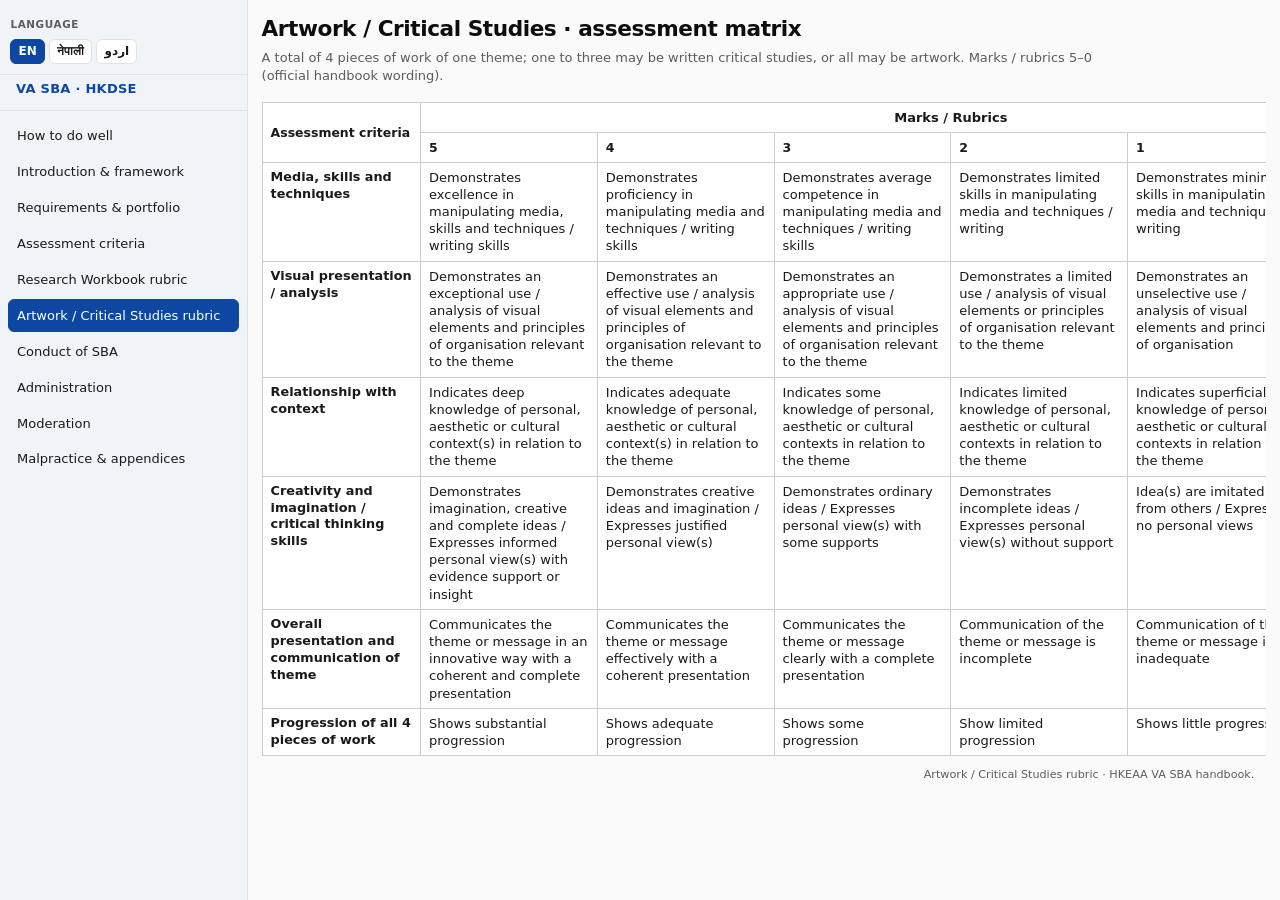
==== part3c.html @ 3989accc "Add files via upload" ====
<!DOCTYPE html>
<html lang="en">
<head>
  <meta charset="utf-8" />
  <meta name="viewport" content="width=device-width, initial-scale=1" />
  <title>Artwork / Critical Studies rubric — VA SBA</title>
  <link rel="stylesheet" href="styles.css" />
  <style>
    main.main--rubric-matrix {
      max-width: none;
      margin-left: var(--sidebar-width);
      padding: 1rem 0.85rem 2.25rem;
      overflow-x: auto;
      -webkit-overflow-scrolling: touch;
    }

    main.main--rubric-matrix h1 {
      font-size: 1.35rem;
      font-weight: 700;
      margin: 0 0 0.35rem;
      color: var(--heading, #0d0d0d);
      letter-spacing: -0.02em;
      line-height: 1.25;
    }

    main.main--rubric-matrix .sub {
      display: block;
      margin-bottom: 0.65rem;
      font-size: 0.8125rem;
      font-weight: 500;
      color: var(--muted, #5c5c5c);
      line-height: 1.45;
      max-width: 52rem;
    }

    .rubric-panel {
      padding: 0.35rem 0 0.5rem;
    }

    .rubric-table-wrap {
      overflow-x: auto;
    }

    .rubric-table {
      width: 100%;
      min-width: 1220px;
      table-layout: fixed;
      border-collapse: collapse;
      font-size: 0.8125rem;
      border: 1px solid #ccc;
    }

    .rubric-table th {
      background: #fff;
      border: 1px solid #ccc;
      padding: 0.4rem 0.5rem;
      text-align: left;
      font-weight: 600;
      font-size: 0.78rem;
      color: var(--text, #1a1a1a);
      vertical-align: middle;
      line-height: 1.25;
    }

    .rubric-table th.rubric-marks-banner {
      text-align: center;
      font-weight: 700;
      font-size: 0.8125rem;
    }

    .rubric-table td {
      border: 1px solid #ccc;
      padding: 0.38rem 0.5rem;
      vertical-align: top;
      line-height: 1.32;
      background: #fff;
    }

    .rubric-table .criteria-cell {
      font-weight: 700;
      width: 13%;
      font-size: 0.8rem;
    }

    .rubric-table .score-col {
      width: 14.5%;
    }

    .rubric-table .cell-text {
      margin: 0;
    }

    .score-header {
      text-align: center;
      font-weight: 700;
      font-size: 0.85rem;
    }

    .rubric-footer {
      margin-top: 0.65rem;
      padding: 0 0.75rem;
      font-size: 0.7rem;
      color: var(--muted, #5c5c5c);
      text-align: right;
      line-height: 1.35;
    }

    @media (max-width: 767px) {
      main.main--rubric-matrix {
        margin-left: 0;
        padding: 0.65rem 0.5rem 2rem;
      }
    }
  </style>
</head>
<body>
  <div id="site-nav-root" class="site-nav-root"></div>
  <main class="main--rubric-matrix" data-page="part3c">
    <h1 data-i18n="p3c.h1"></h1>
    <span class="sub" data-i18n="p3c.sub"></span>
    <div class="rubric-panel">
      <div class="rubric-table-wrap">
        <table class="rubric-table">
          <colgroup>
            <col style="width: 13%" />
            <col style="width: 14.5%" />
            <col style="width: 14.5%" />
            <col style="width: 14.5%" />
            <col style="width: 14.5%" />
            <col style="width: 14.5%" />
            <col style="width: 14.5%" />
          </colgroup>
          <thead>
            <tr>
              <th rowspan="2" data-i18n="p3c.th_crit"></th>
              <th colspan="6" class="rubric-marks-banner" data-i18n="p3c.th_marks"></th>
            </tr>
            <tr>
              <th class="score-header">5</th>
              <th class="score-header">4</th>
              <th class="score-header">3</th>
              <th class="score-header">2</th>
              <th class="score-header">1</th>
              <th class="score-header">0</th>
            </tr>
          </thead>
          <tbody>
            <tr>
              <td class="criteria-cell" data-i18n="p3c.c1"></td>
              <td class="score-col"><p class="cell-text" data-i18n="p3c.b01">Demonstrates excellence in manipulating media, skills and techniques / writing skills</p></td>
              <td class="score-col"><p class="cell-text" data-i18n="p3c.b02">Demonstrates proficiency in manipulating media and techniques / writing skills</p></td>
              <td class="score-col"><p class="cell-text" data-i18n="p3c.b03">Demonstrates average competence in manipulating media and techniques / writing skills</p></td>
              <td class="score-col"><p class="cell-text" data-i18n="p3c.b04">Demonstrates limited skills in manipulating media and techniques / writing</p></td>
              <td class="score-col"><p class="cell-text" data-i18n="p3c.b05">Demonstrates minimal skills in manipulating media and techniques / writing</p></td>
              <td class="score-col"><p class="cell-text" data-i18n="p3c.b06">Demonstrates no skills in manipulating media and techniques, / writing</p></td>
            </tr>
            <tr>
              <td class="criteria-cell" data-i18n="p3c.c2"></td>
              <td class="score-col"><p class="cell-text" data-i18n="p3c.b07">Demonstrates an exceptional use / analysis of visual elements and principles of organisation relevant to the theme</p></td>
              <td class="score-col"><p class="cell-text" data-i18n="p3c.b08">Demonstrates an effective use / analysis of visual elements and principles of organisation relevant to the theme</p></td>
              <td class="score-col"><p class="cell-text" data-i18n="p3c.b09">Demonstrates an appropriate use / analysis of visual elements and principles of organisation relevant to the theme</p></td>
              <td class="score-col"><p class="cell-text" data-i18n="p3c.b10">Demonstrates a limited use / analysis of visual elements or principles of organisation relevant to the theme</p></td>
              <td class="score-col"><p class="cell-text" data-i18n="p3c.b11">Demonstrates an unselective use / analysis of visual elements and principles of organisation</p></td>
              <td class="score-col"><p class="cell-text" data-i18n="p3c.b12">Demonstrates a lack of awareness of the use / analysis of visual elements and principles of organisation</p></td>
            </tr>
            <tr>
              <td class="criteria-cell" data-i18n="p3c.c3"></td>
              <td class="score-col"><p class="cell-text" data-i18n="p3c.b13">Indicates deep knowledge of personal, aesthetic or cultural context(s) in relation to the theme</p></td>
              <td class="score-col"><p class="cell-text" data-i18n="p3c.b14">Indicates adequate knowledge of personal, aesthetic or cultural context(s) in relation to the theme</p></td>
              <td class="score-col"><p class="cell-text" data-i18n="p3c.b15">Indicates some knowledge of personal, aesthetic or cultural contexts in relation to the theme</p></td>
              <td class="score-col"><p class="cell-text" data-i18n="p3c.b16">Indicates limited knowledge of personal, aesthetic or cultural contexts in relation to the theme</p></td>
              <td class="score-col"><p class="cell-text" data-i18n="p3c.b17">Indicates superficial knowledge of personal, aesthetic or cultural contexts in relation to the theme</p></td>
              <td class="score-col"><p class="cell-text" data-i18n="p3c.b18">Indicates a lack of contextual knowledge</p></td>
            </tr>
            <tr>
              <td class="criteria-cell" data-i18n="p3c.c4"></td>
              <td class="score-col"><p class="cell-text" data-i18n="p3c.b19">Demonstrates imagination, creative and complete ideas / Expresses informed personal view(s) with evidence support or insight</p></td>
              <td class="score-col"><p class="cell-text" data-i18n="p3c.b20">Demonstrates creative ideas and imagination / Expresses justified personal view(s)</p></td>
              <td class="score-col"><p class="cell-text" data-i18n="p3c.b21">Demonstrates ordinary ideas / Expresses personal view(s) with some supports</p></td>
              <td class="score-col"><p class="cell-text" data-i18n="p3c.b22">Demonstrates incomplete ideas / Expresses personal view(s) without support</p></td>
              <td class="score-col"><p class="cell-text" data-i18n="p3c.b23">Idea(s) are imitated from others / Expresses no personal views</p></td>
              <td class="score-col"><p class="cell-text" data-i18n="p3c.b24">Demonstrates no ideas / views</p></td>
            </tr>
            <tr>
              <td class="criteria-cell" data-i18n="p3c.c5"></td>
              <td class="score-col"><p class="cell-text" data-i18n="p3c.b25">Communicates the theme or message in an innovative way with a coherent and complete presentation</p></td>
              <td class="score-col"><p class="cell-text" data-i18n="p3c.b26">Communicates the theme or message effectively with a coherent presentation</p></td>
              <td class="score-col"><p class="cell-text" data-i18n="p3c.b27">Communicates the theme or message clearly with a complete presentation</p></td>
              <td class="score-col"><p class="cell-text" data-i18n="p3c.b28">Communication of the theme or message is incomplete</p></td>
              <td class="score-col"><p class="cell-text" data-i18n="p3c.b29">Communication of the theme or message is inadequate</p></td>
              <td class="score-col"><p class="cell-text" data-i18n="p3c.b30">Fails to communicate the theme or message</p></td>
            </tr>
            <tr>
              <td class="criteria-cell" data-i18n="p3c.c6"></td>
              <td class="score-col"><p class="cell-text" data-i18n="p3c.b31">Shows substantial progression</p></td>
              <td class="score-col"><p class="cell-text" data-i18n="p3c.b32">Shows adequate progression</p></td>
              <td class="score-col"><p class="cell-text" data-i18n="p3c.b33">Shows some progression</p></td>
              <td class="score-col"><p class="cell-text" data-i18n="p3c.b34">Show limited progression</p></td>
              <td class="score-col"><p class="cell-text" data-i18n="p3c.b35">Shows little progression</p></td>
              <td class="score-col"><p class="cell-text" data-i18n="p3c.b36">Shows no progression</p></td>
            </tr>
          </tbody>
        </table>
      </div>
      <p class="rubric-footer" data-i18n="p3c.foot"></p>
    </div>
  </main>
  <script src="i18n-core.js"></script>
  <script src="chrome.js"></script>
  <script src="pages/part3c.js"></script>
  <script src="pages/part3c-tbody.js"></script>
  <script src="header.js"></script>
</body>
</html>
---- styles.css ----
:root {
  --bg: #fafafa;
  --surface: #fff;
  --text: #1a1a1a;
  --heading: #0d0d0d;
  --muted: #5c5c5c;
  --border: #e2e2e2;
  --accent: #0d47a1;
  --accent-hover: #1565c0;
  --accent-soft: rgba(13, 71, 161, 0.12);
  --sidebar-bg: #f0f4f8;
  --sidebar-width: 15.5rem;
  --radius: 6px;
  --max: 42rem;
  --font: system-ui, -apple-system, "Segoe UI", Roboto, "Helvetica Neue", Arial, sans-serif;
}

*,
*::before,
*::after {
  box-sizing: border-box;
}

html {
  font-size: 100%;
  -webkit-text-size-adjust: 100%;
}

body {
  margin: 0;
  font-family: var(--font);
  font-size: 1rem;
  line-height: 1.65;
  color: var(--text);
  background: var(--bg);
  min-height: 100vh;
}

/* —— Layout: sidebar + main —— */
.site-nav-root {
  display: contents;
}

.site-sidebar {
  position: fixed;
  left: 0;
  top: 0;
  z-index: 200;
  width: var(--sidebar-width);
  height: 100vh;
  margin: 0;
  padding: 1rem 0 1.5rem;
  background: var(--sidebar-bg);
  border-right: 1px solid var(--border);
  overflow-y: auto;
  -webkit-overflow-scrolling: touch;
}

.site-lang {
  padding: 0 0.65rem 0.65rem;
  margin-bottom: 0.35rem;
  border-bottom: 1px solid var(--border);
}

.site-lang__label {
  display: block;
  font-size: 0.65rem;
  font-weight: 600;
  letter-spacing: 0.06em;
  text-transform: uppercase;
  color: var(--muted);
  margin-bottom: 0.35rem;
}

.site-lang__btns {
  display: flex;
  flex-wrap: wrap;
  gap: 0.25rem;
}

.site-lang__btn {
  font: inherit;
  font-size: 0.75rem;
  font-weight: 600;
  padding: 0.28rem 0.45rem;
  border: 1px solid var(--border);
  border-radius: var(--radius);
  background: var(--surface);
  color: var(--text);
  cursor: pointer;
  line-height: 1.2;
  -webkit-tap-highlight-color: transparent;
}

.site-lang__btn:hover {
  border-color: var(--muted);
}

.site-lang__btn--active {
  background: var(--accent);
  color: #fff;
  border-color: var(--accent);
}

html[dir="rtl"] .site-sidebar {
  left: auto;
  right: 0;
  border-right: none;
  border-left: 1px solid var(--border);
}

html[dir="rtl"] main {
  margin-left: 0;
  margin-right: var(--sidebar-width);
}

html[dir="rtl"] main.main--rubric-matrix {
  margin-left: 0;
  margin-right: var(--sidebar-width);
}

html.lang-ur body {
  font-family: "Segoe UI", "Noto Nastaliq Urdu", "Geeza Pro", "Arabic Typesetting", system-ui, sans-serif;
}

.site-sidebar__head {
  padding: 0 1rem 0.75rem;
  border-bottom: 1px solid var(--border);
  margin-bottom: 0.5rem;
}

.site-sidebar__brand {
  font-size: 0.8125rem;
  font-weight: 700;
  color: var(--accent);
  text-decoration: none;
  letter-spacing: 0.02em;
  line-height: 1.3;
  display: block;
}

.site-sidebar__brand:hover {
  text-decoration: underline;
}

.site-sidebar__nav {
  display: flex;
  flex-direction: column;
  gap: 0.125rem;
  padding: 0 0.5rem;
}

.site-sidebar__nav a {
  display: block;
  padding: 0.45rem 0.5rem;
  font-size: 0.8125rem;
  font-weight: 500;
  line-height: 1.35;
  color: var(--text);
  text-decoration: none;
  border-radius: var(--radius);
  border: 1px solid transparent;
}

.site-sidebar__nav a:hover {
  background: var(--surface);
  border-color: var(--border);
}

.site-sidebar__nav a[aria-current="page"] {
  background: var(--accent);
  color: #fff;
  border-color: var(--accent);
}

.site-sidebar__nav a[aria-current="page"]:hover {
  background: var(--accent-hover);
  border-color: var(--accent-hover);
}

.nav-backdrop {
  display: none;
  position: fixed;
  inset: 0;
  z-index: 150;
  background: rgba(0, 0, 0, 0.35);
  border: none;
  padding: 0;
  margin: 0;
  cursor: pointer;
}

.mobile-topbar {
  display: none;
}

main {
  max-width: var(--max);
  margin: 0;
  padding: 1.75rem 1rem 3rem;
  margin-left: var(--sidebar-width);
}

main h1 {
  margin: 0 0 0.5rem;
  font-size: 1.5625rem;
  font-weight: 800;
  line-height: 1.22;
  letter-spacing: -0.025em;
  color: var(--heading);
}

.lead {
  margin: 0 0 1.5rem;
  font-size: 0.9375rem;
  line-height: 1.65;
  color: var(--muted);
}

.lead strong {
  font-weight: 700;
  color: var(--heading);
}

main h2 {
  margin: 2rem 0 0.6rem;
  padding: 0.5rem 0.75rem 0.5rem 0.65rem;
  border-left: 3px solid var(--accent);
  font-size: 1.125rem;
  font-weight: 700;
  line-height: 1.35;
  letter-spacing: -0.02em;
  color: var(--heading);
  background: linear-gradient(90deg, var(--accent-soft) 0%, transparent 100%);
  display: flex;
  align-items: center;
  min-height: 2.5rem;
}

main h2:first-of-type {
  margin-top: 0;
}

main p {
  margin: 0 0 0.75rem;
}

main ul {
  margin: 0 0 1.15rem;
  padding-left: 1.25rem;
}

main li {
  margin-bottom: 0.45rem;
}

main li::marker {
  color: var(--muted);
}

main li strong {
  font-weight: 700;
  color: var(--heading);
}

.note {
  margin-top: 1.5rem;
  padding: 0.85rem 1rem 0.95rem;
  font-size: 0.875rem;
  line-height: 1.6;
  color: var(--muted);
  background: var(--surface);
  border: 1px solid var(--border);
  border-radius: var(--radius);
  border-left-width: 3px;
  border-left-color: var(--accent);
}

.note__label {
  display: block;
  margin-bottom: 0.4rem;
  font-size: 0.8125rem;
  font-weight: 700;
  letter-spacing: 0.01em;
  color: var(--heading);
}

.note strong:not(.note__label) {
  font-weight: 700;
  color: var(--heading);
}

/* —— Mobile: top bar + off-canvas sidebar —— */
@media (max-width: 767px) {
  .mobile-topbar {
    display: flex;
    align-items: center;
    gap: 0.75rem;
    position: sticky;
    top: 0;
    z-index: 180;
    padding: 0.5rem 0.75rem;
    background: var(--sidebar-bg);
    border-bottom: 1px solid var(--border);
  }

  .nav-toggle {
    display: inline-flex;
    align-items: center;
    gap: 0.4rem;
    padding: 0.4rem 0.65rem;
    font: inherit;
    font-size: 0.8125rem;
    font-weight: 600;
    color: var(--text);
    background: var(--surface);
    border: 1px solid var(--border);
    border-radius: var(--radius);
    cursor: pointer;
    -webkit-tap-highlight-color: transparent;
  }

  .nav-toggle:hover {
    border-color: var(--muted);
  }

  .nav-toggle__icon {
    display: block;
    width: 1rem;
    height: 2px;
    background: currentColor;
    box-shadow: 0 -5px 0 currentColor, 0 5px 0 currentColor;
    border-radius: 1px;
  }

  .nav-toggle__text {
    font-size: 0.8125rem;
  }

  .mobile-topbar__brand {
    font-size: 0.875rem;
    font-weight: 700;
    color: var(--accent);
    text-decoration: none;
  }

  .mobile-topbar__brand:hover {
    text-decoration: underline;
  }

  .site-sidebar {
    transform: translateX(-100%);
    transition: transform 0.2s ease;
    box-shadow: 4px 0 24px rgba(0, 0, 0, 0.08);
  }

  html[dir="rtl"] .site-sidebar {
    transform: translateX(100%);
  }

  html.nav-is-open .site-sidebar {
    transform: translateX(0);
  }

  .nav-backdrop {
    display: block;
    opacity: 0;
    visibility: hidden;
    pointer-events: none;
    transition: opacity 0.2s ease, visibility 0.2s;
  }

  html.nav-is-open .nav-backdrop {
    opacity: 1;
    visibility: visible;
    pointer-events: auto;
  }

  main {
    margin-left: 0;
    margin-right: 0;
    padding-top: 1rem;
  }

  html[dir="rtl"] main {
    margin-right: 0;
  }
}

@media (min-width: 768px) {
  .mobile-topbar {
    display: none !important;
  }

  .nav-backdrop {
    display: none !important;
  }

  .site-sidebar {
    transform: none;
    box-shadow: none;
  }
}
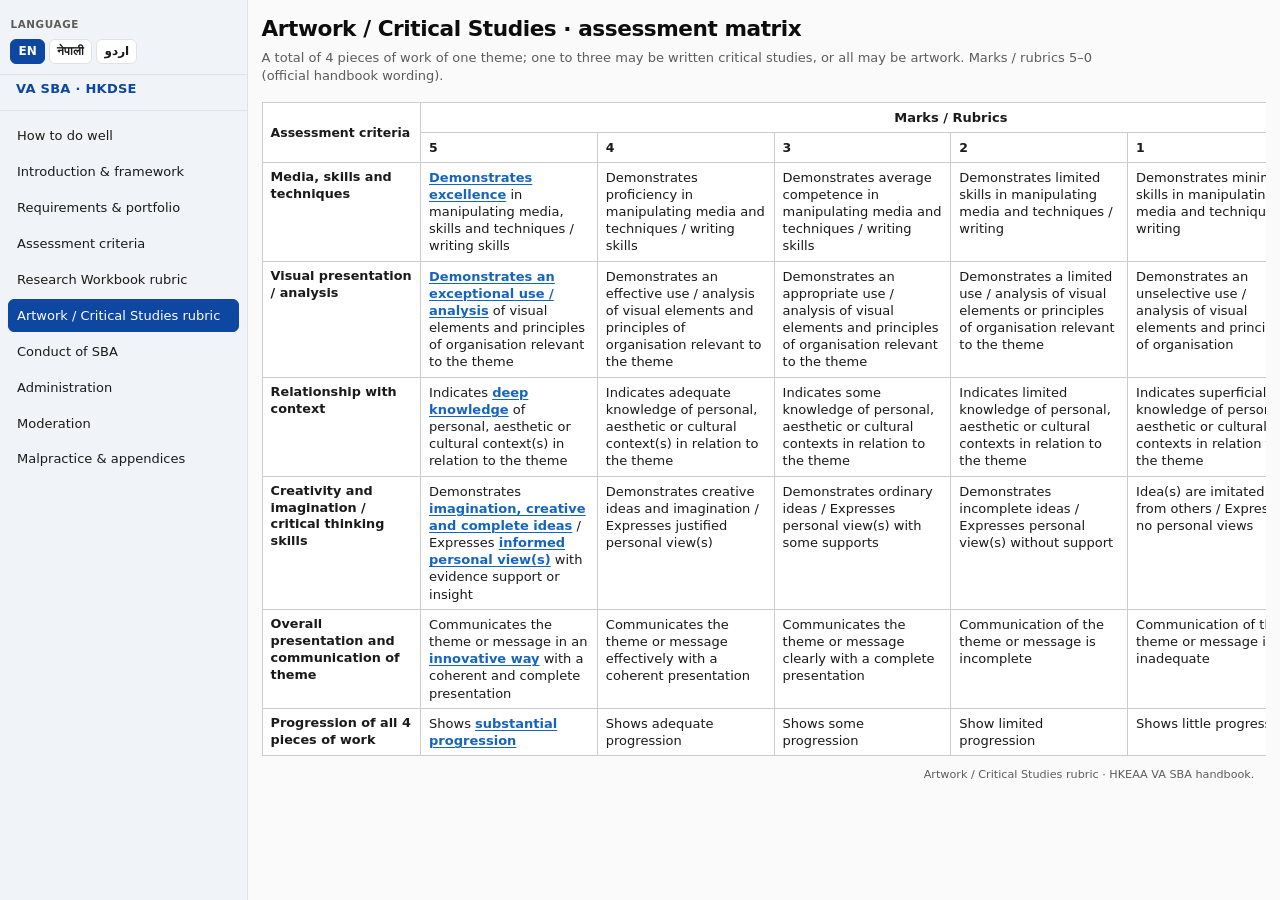
==== commit 9fcd1009: "Add Level 5 rubric keyword guides (EN/NE/UR) for part3b and part3c - Wire rubric-level5-guides scrip" ====
--- a/part3c.html
+++ b/part3c.html
@@ -209,6 +209,8 @@
   <script src="chrome.js"></script>
   <script src="pages/part3c.js"></script>
   <script src="pages/part3c-tbody.js"></script>
+  <script src="pages/rubric-level5-guides-content.js"></script>
+  <script src="pages/rubric-level5-guides.js"></script>
   <script src="header.js"></script>
 </body>
 </html>
--- a/styles.css
+++ b/styles.css
@@ -401,3 +401,109 @@
     box-shadow: none;
   }
 }
+
+/* Level 5 rubric: clickable keyword spans + modal guides */
+.rubric-guide-trigger {
+  font-weight: 700;
+  color: var(--link, #1565c0);
+  cursor: pointer;
+  text-decoration: underline;
+  text-decoration-thickness: 1px;
+  text-underline-offset: 2px;
+}
+
+.rubric-guide-trigger:hover,
+.rubric-guide-trigger:focus-visible {
+  color: var(--link-hover, #0d47a1);
+  outline: 2px solid rgba(21, 101, 192, 0.35);
+  outline-offset: 2px;
+}
+
+.rubric-guide-backdrop {
+  position: fixed;
+  inset: 0;
+  z-index: 10000;
+  display: flex;
+  align-items: center;
+  justify-content: center;
+  padding: 1rem;
+  background: rgba(0, 0, 0, 0.45);
+  backdrop-filter: blur(2px);
+}
+
+.rubric-guide-backdrop[hidden] {
+  display: none;
+}
+
+.rubric-guide-dialog {
+  position: relative;
+  width: min(36rem, 100%);
+  max-height: min(85vh, 32rem);
+  overflow: auto;
+  padding: 1.25rem 1.35rem 1.35rem;
+  border-radius: 10px;
+  background: var(--surface, #fff);
+  color: var(--text, #1a1a1a);
+  box-shadow: 0 12px 40px rgba(0, 0, 0, 0.18);
+}
+
+.rubric-guide-close {
+  position: absolute;
+  top: 0.35rem;
+  right: 0.45rem;
+  width: 2.25rem;
+  height: 2.25rem;
+  border: none;
+  border-radius: 6px;
+  background: transparent;
+  font-size: 1.5rem;
+  line-height: 1;
+  cursor: pointer;
+  color: var(--muted, #666);
+}
+
+.rubric-guide-close:hover,
+.rubric-guide-close:focus-visible {
+  background: rgba(0, 0, 0, 0.06);
+  color: var(--text, #1a1a1a);
+}
+
+.rubric-guide-title {
+  margin: 0 2rem 0.65rem 0;
+  font-size: 1.1rem;
+  font-weight: 700;
+  line-height: 1.3;
+}
+
+.rubric-guide-body {
+  font-size: 0.9375rem;
+  line-height: 1.55;
+}
+
+.rubric-guide-body .rubric-guide-lead {
+  margin: 0 0 0.65rem;
+}
+
+.rubric-guide-body .rubric-guide-list {
+  margin: 0;
+  padding-left: 1.2rem;
+}
+
+.rubric-guide-body .rubric-guide-list li {
+  margin-bottom: 0.4rem;
+}
+
+html[dir="rtl"] .rubric-guide-close {
+  right: auto;
+  left: 0.45rem;
+}
+
+html[dir="rtl"] .rubric-guide-title {
+  margin-left: 2rem;
+  margin-right: 0;
+}
+
+html[dir="rtl"] .rubric-guide-body .rubric-guide-list {
+  padding-left: 0;
+  padding-right: 1.2rem;
+}
